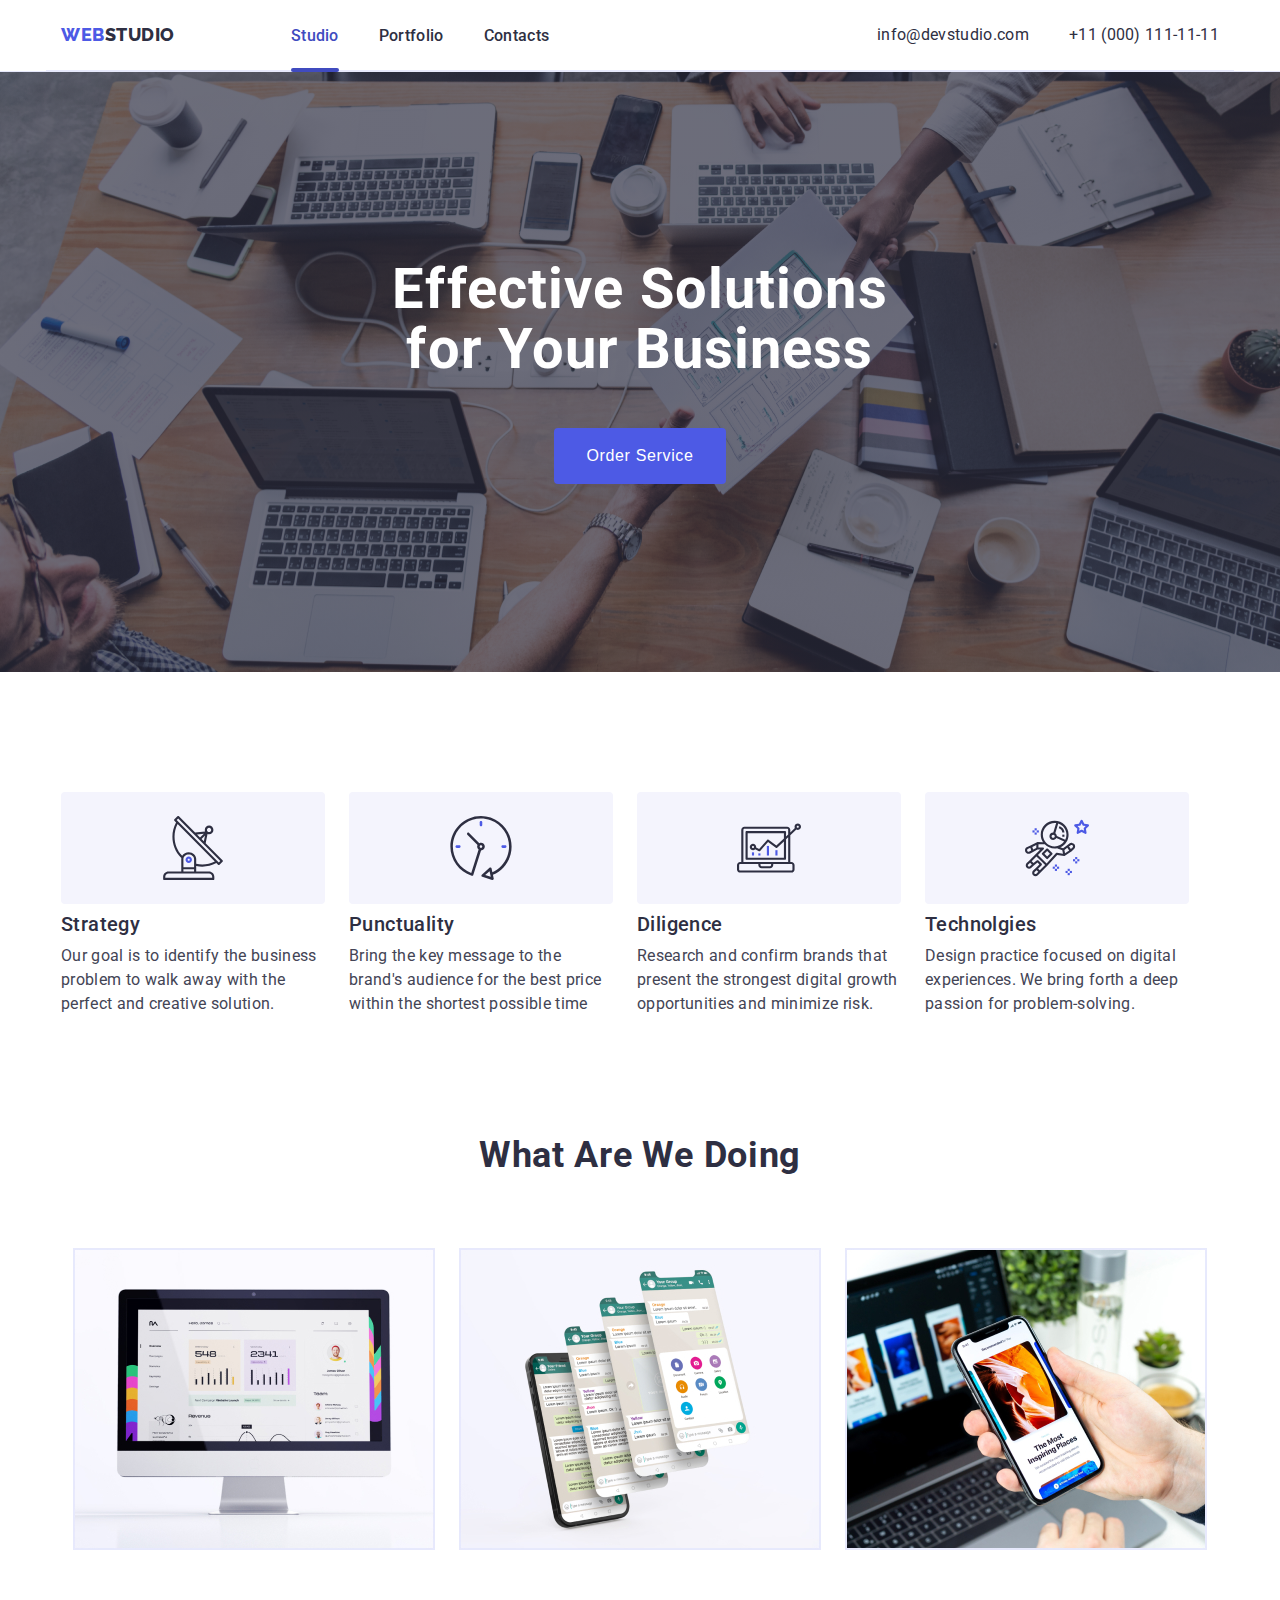
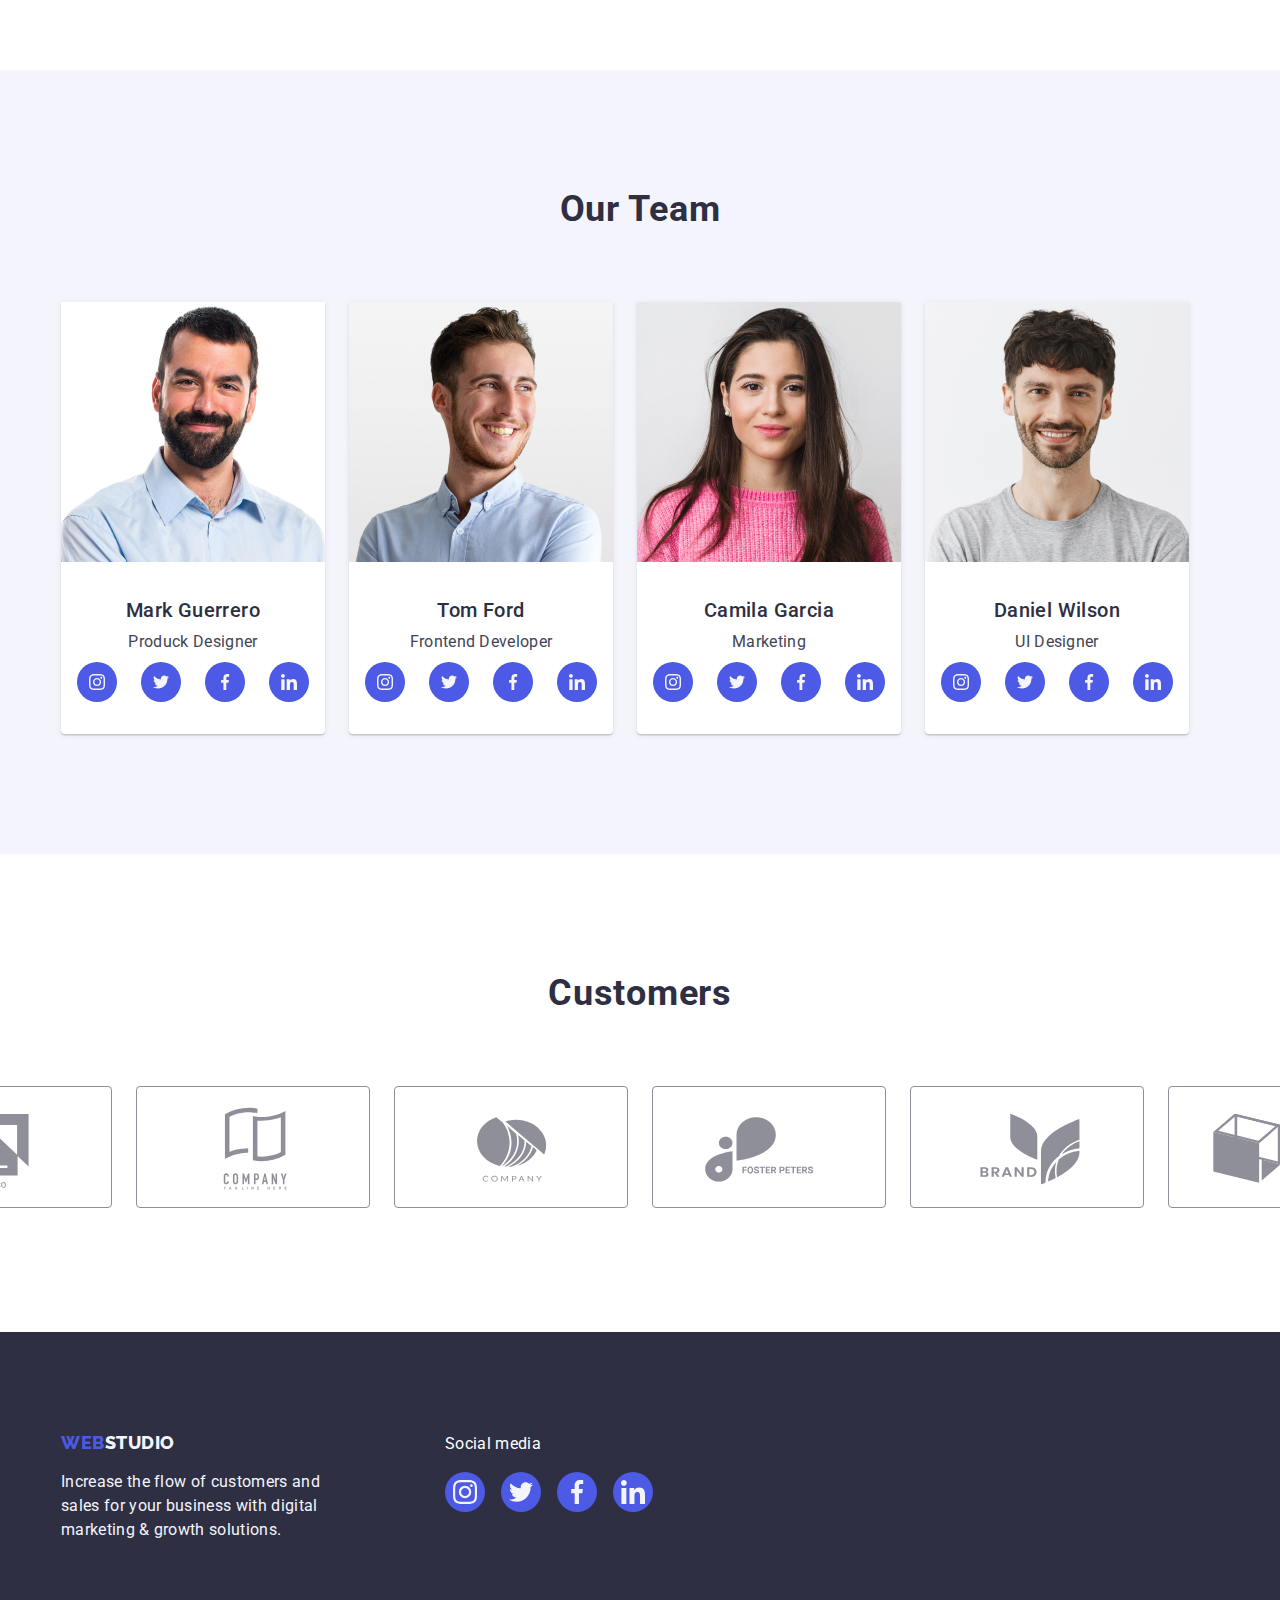
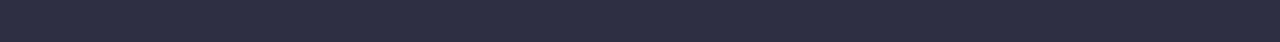
==== index.html @ 6f582837 "Initial commit" ====
<!DOCTYPE html>
<html lang="en">
  <head>
    <meta charset="UTF-8" />
    <meta name="webstudio" content="Effective Solutions for Your Business" />
    <title>Studio</title>
    <link
      rel="stylesheet"
      href="https://cdnjs.cloudflare.com/ajax/libs/modern-normalize/2.0.0/modern-normalize.min.css"
      integrity="sha512-4xo8blKMVCiXpTaLzQSLSw3KFOVPWhm/TRtuPVc4WG6kUgjH6J03IBuG7JZPkcWMxJ5huwaBpOpnwYElP/m6wg=="
      crossorigin="anonymous"
      referrerpolicy="no-referrer"
    />
    <link rel="preconnect" href="https://fonts.googleapis.com" />
    <link rel="preconnect" href="https://fonts.gstatic.com" crossorigin />
    <link
      href="https://fonts.googleapis.com/css2?family=Raleway:wght@800&family=Roboto:wght@400;500;700;900&display=swap"
      rel="stylesheet"
    />

    <link rel="stylesheet" href="./css/styles.css" />
  </head>
  <body>
    <header class="header">
      <div class="container header">
        <nav class="navi">
          <a class="navi-logo" href="./index.html"
            >Web<span class="logo-studio">Studio</span></a
          >

          <ul class="navi-link">
            <li class="current">
              <a class="current current-link" href="index.html"> Studio</a>
            </li>
            <li>
              <a class="link" href="portfolio.html">Portfolio</a>
            </li>
            <li><a class="link" href="">Contacts</a></li>
          </ul>
        </nav>
        <div class="contacts">
          <ul class="contacts-links">
            <li>
              <a class="link" href="mailto:info@devstudio.com"
                >info@devstudio.com</a
              >
            </li>
            <li>
              <a class="link" href="tel:+11(000)1111111">+11 (000) 111-11-11</a>
            </li>
          </ul>
        </div>
      </div>
    </header>
    <main>
      <section class="hero">
        <div class="container">
          <h1 class="hero-text">Effective Solutions for Your Business</h1>
          <button type="button" class="servis-button" data-modal-open>
            Order Service
          </button>
        </div>
      </section>
      <section class="feature-list">
        <div class="container">
          <ul>
            <li class="feature-item">
              <div class="feature-icons">
                <svg class="feature-icons-item">
                  <use href="./images/icons.svg#icon-antenna-1"></use>
                </svg>
              </div>
              <h3>Strategy</h3>
              <p>
                Our goal is to identify the business problem to walk away with
                the perfect and creative solution.
              </p>
            </li>
            <li class="feature-item">
              <div class="feature-icons">
                <svg class="feature-icons-item">
                  <use href="./images/icons.svg#icon-clock-1"></use>
                </svg>
              </div>
              <h3>Punctuality</h3>
              <p>
                Bring the key message to the brand's audience for the best price
                within the shortest possible time
              </p>
            </li>
            <li class="feature-item">
              <div class="feature-icons">
                <svg class="feature-icons-item">
                  <use href="./images/icons.svg#icon-diagram-1"></use>
                </svg>
              </div>

              <h3>Diligence</h3>
              <p>
                Research and confirm brands that present the strongest digital
                growth opportunities and minimize risk.
              </p>
            </li>
            <li class="feature-item">
              <div class="feature-icons">
                <svg class="feature-icons-item">
                  <use href="./images/icons.svg#icon-astronaut-1"></use>
                </svg>
              </div>
              <h3>Technolgies</h3>
              <p>
                Design practice focused on digital experiences. We bring forth a
                deep passion for problem-solving.
              </p>
            </li>
          </ul>
        </div>
      </section>
      <section class="doing">
        <div class="container">
          <h2 class="doing-header">What Are We Doing</h2>
          <ul class="doing-section">
            <li>
              <img
                src="images/photo1.jpg"
                alt="computer with graphs on the monitor"
                width="360"
                height="300"
              />
            </li>
            <li>
              <img
                src="images/photo2.jpg"
                alt="smartphone screens"
                width="360"
                height="300"
              />
            </li>
            <li>
              <img
                src="images/photo3.jpg"
                alt="smartphone held in hand and computer in the background"
                width="360"
                height="300"
              />
            </li>
          </ul>
        </div>
      </section>
      <section class="team">
        <div class="container">
          <h2 class="team-header">Our Team</h2>

          <ul class="team-item">
            <li class="team-item-box">
              <img
                src="images/person1.jpg"
                alt="man with a beard in a collared shirt"
                width="264"
                height="260"
              />
              <div class="team-item-name">
                <h3>Mark Guerrero</h3>
                <p>Produck Designer</p>
                <ul class="sm-team-links">
                  <li>
                    <div class="team-sm">
                      <a href="#">
                        <svg class="team-sm-item">
                          <use
                            href="./images/icons.svg#icon-instagram-2-1"
                          ></use>
                        </svg>
                      </a>
                    </div>
                  </li>

                  <li>
                    <div class="team-sm">
                      <a href="#">
                        <svg class="team-sm-item">
                          <use href="./images/icons.svg#icon-twitter-1"></use>
                        </svg>
                      </a>
                    </div>
                  </li>

                  <li>
                    <div class="team-sm">
                      <a href="#">
                        <svg class="team-sm-item">
                          <use href="./images/icons.svg#icon-facebook-1"></use>
                        </svg>
                      </a>
                    </div>
                  </li>

                  <li>
                    <div class="team-sm">
                      <a href="#">
                        <svg class="team-sm-item">
                          <use href="./images/icons.svg#icon-linkedin-1"></use>
                        </svg>
                      </a>
                    </div>
                  </li>
                </ul>
              </div>
            </li>
            <li class="team-item-box">
              <img
                src="images/person2.jpg"
                alt="man in a collared shirt"
                width="264"
                height="260"
              />
              <div class="team-item-name">
                <h3>Tom Ford</h3>
                <p>Frontend Developer</p>
                <ul class="sm-team-links">
                  <li>
                    <div class="team-sm">
                      <a href="#">
                        <svg class="team-sm-item">
                          <use
                            href="./images/icons.svg#icon-instagram-2-1"
                          ></use>
                        </svg>
                      </a>
                    </div>
                  </li>

                  <li>
                    <div class="team-sm">
                      <a href="#">
                        <svg class="team-sm-item">
                          <use href="./images/icons.svg#icon-twitter-1"></use>
                        </svg>
                      </a>
                    </div>
                  </li>

                  <li>
                    <div class="team-sm">
                      <a href="#">
                        <svg class="team-sm-item">
                          <use href="./images/icons.svg#icon-facebook-1"></use>
                        </svg>
                      </a>
                    </div>
                  </li>

                  <li>
                    <div class="team-sm">
                      <a href="#">
                        <svg class="team-sm-item">
                          <use href="./images/icons.svg#icon-linkedin-1"></use>
                        </svg>
                      </a>
                    </div>
                  </li>
                </ul>
              </div>
            </li>
            <li class="team-item-box">
              <img
                src="images/person3.jpg"
                alt="woman with long hair in a pink sweater"
                width="264"
                height="260"
              />
              <div class="team-item-name">
                <h3>Camila Garcia</h3>
                <p>Marketing</p>
                <ul class="sm-team-links">
                  <li>
                    <div class="team-sm">
                      <a href="#">
                        <svg class="team-sm-item">
                          <use
                            href="./images/icons.svg#icon-instagram-2-1"
                          ></use>
                        </svg>
                      </a>
                    </div>
                  </li>

                  <li>
                    <div class="team-sm">
                      <a href="#">
                        <svg class="team-sm-item">
                          <use href="./images/icons.svg#icon-twitter-1"></use>
                        </svg>
                      </a>
                    </div>
                  </li>

                  <li>
                    <div class="team-sm">
                      <a href="#">
                        <svg class="team-sm-item">
                          <use href="./images/icons.svg#icon-facebook-1"></use>
                        </svg>
                      </a>
                    </div>
                  </li>

                  <li>
                    <div class="team-sm">
                      <a href="#">
                        <svg class="team-sm-item">
                          <use href="./images/icons.svg#icon-linkedin-1"></use>
                        </svg>
                      </a>
                    </div>
                  </li>
                </ul>
              </div>
            </li>
            <li class="team-item-box">
              <img
                src="images/person4.jpg"
                alt="man with a beard in a t-shirt"
                width="264"
                height="260"
              />
              <div class="team-item-name">
                <h3>Daniel Wilson</h3>
                <p>UI Designer</p>
                <ul class="sm-team-links">
                  <li>
                    <div class="team-sm">
                      <a href="#">
                        <svg class="team-sm-item">
                          <use
                            href="./images/icons.svg#icon-instagram-2-1"
                          ></use>
                        </svg>
                      </a>
                    </div>
                  </li>

                  <li>
                    <div class="team-sm">
                      <a href="#">
                        <svg class="team-sm-item">
                          <use href="./images/icons.svg#icon-twitter-1"></use>
                        </svg>
                      </a>
                    </div>
                  </li>

                  <li>
                    <div class="team-sm">
                      <a href="#">
                        <svg class="team-sm-item">
                          <use href="./images/icons.svg#icon-facebook-1"></use>
                        </svg>
                      </a>
                    </div>
                  </li>

                  <li>
                    <div class="team-sm">
                      <a href="#">
                        <svg class="team-sm-item">
                          <use href="./images/icons.svg#icon-linkedin-1"></use>
                        </svg>
                      </a>
                    </div>
                  </li>
                </ul>
              </div>
            </li>
          </ul>
        </div>
      </section>
      <section>
        <div class="container">
          <h2>Customers</h2>
          <ul class="customers">
            <li>
              <a href="#">
                <svg class="customers-icons">
                  <use href="./images/icons.svg#icon-Logo"></use>
                </svg>
              </a>
            </li>
            <li>
              <a href="#">
                <svg class="customers-icons">
                  <use href="./images/icons.svg#icon-Logo-1"></use>
                </svg>
              </a>
            </li>
            <li>
              <a href="#">
                <svg class="customers-icons">
                  <use href="./images/icons.svg#icon-Logo-2"></use>
                </svg>
              </a>
            </li>
            <li>
              <a href="#">
                <svg class="customers-icons">
                  <use href="./images/icons.svg#icon-Logo-3"></use>
                </svg>
              </a>
            </li>
            <li>
              <a href="#">
                <svg class="customers-icons">
                  <use href="./images/icons.svg#icon-Logo-4"></use>
                </svg>
              </a>
            </li>
            <li>
              <a href="#">
                <svg class="customers-icons">
                  <use href="./images/icons.svg#icon-Logo-5"></use>
                </svg>
              </a>
            </li>
          </ul>
        </div>
      </section>
    </main>
    <footer class="footer-class footer-list">
      <div class="container logo-footer">
        <ul>
          <li class="footer-item">
            <a class="navi-logo" href="">
              WEB<span class="logo-studio-footer">STUDIO</span>
            </a>
            <p class="footer-text">
              Increase the flow of customers and sales for your business with
              digital marketing & growth solutions.
            </p>
          </li>
          <li>
            <div class="footer-sm">
              <p class="sm-text">Social media</p>
              <ul class="sm">
                <li>
                  <div class="sm-icons">
                    <a href="#">
                      <svg class="sm-icons-item">
                        <use href="./images/icons.svg#icon-instagram-2-1"></use>
                      </svg>
                    </a>
                  </div>
                </li>

                <li>
                  <div class="sm-icons">
                    <a href="#">
                      <svg class="sm-icons-item">
                        <use href="./images/icons.svg#icon-twitter-1"></use>
                      </svg>
                    </a>
                  </div>
                </li>

                <li>
                  <div class="sm-icons">
                    <a href="#">
                      <svg class="sm-icons-item">
                        <use href="./images/icons.svg#icon-facebook-1"></use>
                      </svg>
                    </a>
                  </div>
                </li>

                <li>
                  <div class="sm-icons">
                    <a href="#">
                      <svg class="sm-icons-item">
                        <use href="./images/icons.svg#icon-linkedin-1"></use>
                      </svg>
                    </a>
                  </div>
                </li>
              </ul>
            </div>
          </li>
        </ul>
      </div>
    </footer>
    <div class="backdrop is-hidden" data-modal>
      <div class="modal">
        <button class="button-close" data-modal-close>
          <svg width="8px" height="8px">
            <use href="./images/icons.svg#icon-close-black"></use>
          </svg>
        </button>
      </div>
    </div>

    <script src="./js/modal.js"></script>
  </body>
</html>
---- css/styles.css ----
:root {
  --navy-blue: #2e2f42;
  --iris: #4d5ae5;
  --slate: #434455;
  --cloud: #f4f4fd;
  --cornflower: #e7e9fc;
  --ocean: #404bbf;
  --white: #ffffff;
  --green: #31d0aa;
  --navyblue-modal: #2e2f42;
  --tr-function: cubic-bezier(0.4, 0, 0.2, 1);
  --tr-duration: 250ms;
  --transition: var(--tr-function) var(--tr-duration);
}
html {
  overflow: auto;
  box-sizing: border-box;
  max-width: 1440px;
  margin: auto;
}
* {
  margin: 0;
  padding: 0;
}
section {
  padding-top: 120px;
  padding-bottom: 120px;
}
ul {
  list-style-type: none;
}
.container {
  width: 1158px;
  margin: 0 auto;
  padding: 0 15px;
}

body {
  font-family: "Roboto", sans-serif;
  color: var(--navy-blue, #2e2f42);
  background-color: var(--white, #ffffff);
  font-size: 16px;
}
/* nagłówek */
.header {
  display: flex;
  justify-content: space-between;
  align-items: center;
  margin-bottom: 0;
  border-bottom: 1px solid var(--cornflower, #e7e9fc);
}
.navi-logo {
  margin-right: 76px;
  font-family: "Raleway", sans-serif;
  font-weight: 800;
  font-size: 18px;
  line-height: 1.17;
  font-weight: 800px;
  letter-spacing: 0.54px;
  text-transform: uppercase;
  color: var(--iris);
  text-decoration: none;
}
.logo-studio {
  color: var(--navy-blue, #2e2f42);
}
.link,
.current,
.current-portfolio {
  font-size: 16px;
  line-height: 1.5;
  text-decoration: none;
  color: var(--navy-blue);
  letter-spacing: 0.02em;
  transition-property: color;
  position: relative;
  display: block;
}

.contacts-links {
  display: flex;
  justify-content: flex-end;
  gap: 40px;
  font-style: normal;
}
.navi-link {
  display: flex;
  padding: 24px 0;
  gap: 40px;
  font-weight: 500;
  line-height: 1.5;
  margin-bottom: -2px;
}
.current {
  position: relative;
}
.current ::after {
  display: block;
  position: absolute;
  content: "";
  border-radius: 2px;
  width: 48px;
  height: 4px;
  top: 44px;
  background: var(--ocean, #404bbf);
  background-color: var(--ocean);
}

.current-link {
  color: var(--ocean, #404bbf);
}
.current-portfolio {
  position: relative;
}
.current-portfolio ::after {
  display: block;
  position: absolute;
  content: "";
  border-radius: 2px;
  width: 66px;
  height: 4px;
  top: 44px;
  background-color: var(--ocean);
}
.navi {
  display: flex;
  align-items: center;
  gap: 40px;
}
.contacts {
  color: var(--slate);
  font-weight: 400;
  display: block;
}
.contacts:hover,
.contacts:focus {
  color: var(--ocean);
  transition: color var(--transition), background-color var(--transition),
    box-shadow var(--transition);
}

/***********do weryfikacj *************/

.navi-link a:hover,
.navi-link a:focus {
  color: var(--ocean, #404bbf);
  transition: color var(--transition), background-color var(--transition),
    box-shadow var(--transition);
}

.navi-left li {
  display: inline-flex;
  align-items: flex-start;
  gap: 40px;
  padding-right: 40px;
}

/*.current {
  display: flex;
  width: 48px;
  flex-direction: column;
  justify-content: center;
  align-items: flex-start;
}*/

.current-link-portfolio {
  position: relative;
}
.current-link-portfolio ::after {
  content: "";
  position: absolute;
  top: 20px;
  width: 66px;
  height: 4px;
  border-radius: 2px;
  background: var(--ocean, #404bbf);
  margin-bottom: 0;
}

.contacts-links a:hover,
.contacts-links a:focus {
  color: var(--ocean, #404bbf);
  transition: color var(--transition), background-color var(--transition),
    box-shadow var(--transition);
}
/* studio - sekcja główna */
.hero {
  max-width: 1440px;
  background-color: var(--navy-blue, #2e2f42);
  background-image: linear-gradient(
      to bottom,
      var(--grey, rgba(46, 47, 66, 0.7)),
      var(--grey, rgba(46, 47, 66, 0.7))
    ),
    url(../images/hero.jpg);
  text-align: center;
}

.hero-text {
  width: 496px;
  padding-top: 188px;
  margin: auto;
  font-size: 56px;
  color: var(--white, #ffffff);
  font-weight: 700;
  line-height: 1.07;
  letter-spacing: 1.12px;
  padding-bottom: 48px;
  margin-top: -120px;
}
.servis-button {
  display: inline-flex;
  padding: 16px 32px;
  align-items: flex-start;
  gap: 10px;
  border-radius: 4px;
  border: 4px;
  color: var(--white, #ffffff);
  font-size: 16px;
  font-weight: 500;
  line-height: 1.5;
  margin-bottom: 68px;
  letter-spacing: 0.64px;
  background: var(--iris, #4d5ae5);
  box-shadow: 0px 4px 4px 0px rgba(0, 0, 0, 0, 0.15);
}
.servis-button:hover,
.servis-button:focus {
  background: var(--ocean, #404bbf);
  transition: color var(--transition), background-color var(--transition),
    box-shadow var(--transition);
}
button:hover {
  cursor: pointer;
}

/* studio - sekcja pierwsza */
h3 {
  color: var(--navy-blue, #2e2f42);
  font-size: 20px;
  font-weight: 500;
  line-height: 1.2;
  letter-spacing: 0.4px;
  padding-bottom: 8px;
}
.feature-list ul {
  display: inline-flex;
  justify-content: center;
  flex-shrink: 0;
  gap: 24px;
}
.feature-item {
  display: block;
  width: 264px;
  flex-direction: column;
  align-items: flex-start;
}
.feature-icons {
  width: 264px;
  height: 112px;
  border-radius: 4px;
  background: var(--cloud, #f4f4fd);
  margin-bottom: 8px;
}
.feature-icons-item {
  width: 64px;
  height: 64px;
  margin: 24px 100px;
}
/* studio - sekcja What Are We Doing */
h2 {
  color: var(--navy-blue, #2e2f42);
  text-align: center;
  font-size: 36px;
  font-weight: 700;
  line-height: 1.11;
  letter-spacing: 0.72px;
  text-transform: capitalize;
}
.doing-section li {
  display: inline-flex;
  flex-direction: column;
  align-items: flex-start;
  border: 1px solid var(--cornflower, #e7e9fc);
  background: url(<path-to-image>),
    lightgray -72.845px -19px / 144.444% 112.667% no-repeat;
}
.doing {
  padding-top: 0;
}

.doing-header {
  padding-bottom: 72px;
}
.doing-section {
  display: flex;
  justify-content: center;
  gap: 24px;
}
/* studio - sekcja Our Team */
.team {
  background-color: var(--cloud, #f4f4fd);
}
.team-header {
  padding-bottom: 72px;
}
.team-item-box {
  background-color: var(--white, #ffffff);
  border-radius: 0px 0px 4px 4px;
  box-shadow: 0px 2px 1px 0px rgba(46, 47, 66, 0.08),
    0px 1px 1px 0px rgba(46, 47, 66, 0.16),
    0px 1px 6px 0px rgba(46, 47, 66, 0.08);
}
.team-item {
  display: inline-flex;
  justify-content: center;
  flex-shrink: 0;
  gap: 24px;
}

.team-item-name {
  padding-top: 32px;
  padding-bottom: 32px;
  text-align: center;
  gap: 8px;
}
p {
  color: var(--slate, #434455);
  line-height: 1.5;
  letter-spacing: 0.32px;
}
.sm-team-links {
  margin-top: 8px;
  display: flex;
  justify-content: center;
  align-items: center;
  gap: 24px;
}

.team-sm {
  background-color: var(--iris);
  border-radius: 50%;
  width: 40px;
  height: 40px;
  flex-shrink: 0;
}
.team-sm-item {
  margin: 12px;
  width: 16px;
  height: 16px;
}
.team-sm:hover,
.team-sm:focus {
  background-color: var(--ocean, #404bbf);
  transition: color var(--transition), background-color var(--transition),
    box-shadow var(--transition);
}
.team-sm:hover {
  cursor: pointer;
}

/* studio - sekcja Customers */
.customers {
  padding-top: 72px;
  display: flex;
  justify-content: center;
  align-items: flex-start;
  gap: 24px;
}

.customers-icons {
  fill: #8e8f99;
  width: 168px;
  height: 88px;
  flex-shrink: 0;
  padding: 16px 32px;
  border-radius: 4px;
  border: 1px solid var(--lightslate, #8e8f99);
}

.customers-icons:focus,
.customers-icons:hover {
  border-color: var(--ocean);
  fill: var(--ocean);
  transition: color var(--transition), background-color var(--transition),
    box-shadow var(--transition);
}

.customers-icons:hover {
  cursor: pointer;
}

/* Stopka */
.footer-class {
  background-color: var(--navy-blue, #2e2f42);
}
.logo-footer {
  padding-top: 100px;
  justify-content: left;
}
.logo-studio-footer {
  color: var(--cloud, #f4f4fd);
  font-family: Raleway;
  font-size: 18px;
  font-weight: 800;
  line-height: 1.16;
  letter-spacing: 0.54px;
  text-transform: uppercase;
}
.footer-text {
  color: var(--cloud, #f4f4fd);
  font-size: 16px;
  line-height: 1.5;
  letter-spacing: 0.32px;
  width: 264px;
  margin: 0;
  padding-top: 16px;
  padding-bottom: 100px;
}

.link-footer {
  text-decoration: none;
}
.footer-list ul {
  display: inline-flex;
  justify-content: center;
  flex-shrink: 0;
}
.footer-sm {
  padding-left: 120px;
  display: block;
  flex-direction: column;
}
.sm-text {
  color: var(--white, #fff);
  font-size: 16px;
  line-height: 1.5;
  letter-spacing: 0.32px;
  margin-top: 100;
  padding-bottom: 16px;
}
.sm {
  display: inline-flex;
  align-items: flex-start;
  gap: 16px;
}

.sm-icons {
  background-color: var(--iris);
  border-radius: 50%;
  width: 40px;
  height: 40px;
}
.sm-icons-item {
  margin: 8px;
  width: 24px;
  height: 24px;
}

.sm-icons:focus,
.sm-icons:hover {
  background-color: var(--green, #31d0aa);
  transition: color var(--transition), background-color var(--transition),
    box-shadow var(--transition);
}
.sm-icons:hover {
  cursor: pointer;
}

/* portfolio - sekcja nawigacji*/
.navi-button {
  display: flex;
  justify-content: center;
  align-items: flex-start;
  gap: 24px;
  padding-top: 96px;
  padding-bottom: 72px;
}
.navi-button button {
  display: flex;
  padding: 12px 24px;
  align-items: center;
  border-radius: 4px;
  border: none;
  color: var(--iris, #4d5ae5);
  line-height: 1.5;
  font-size: 16px;
  font-weight: 500;
  letter-spacing: 0.64px;
  background: var(--cloud, #f4f4fd);
}
.navi-button button:hover,
.navi-button button:focus {
  align-items: flex-start;
  border-radius: 4px;
  border: none;
  color: var(--white, #ffffff);
  background: var(--ocean, #404bbf);
  box-shadow: 0px 2px 2px 0px rgba(0, 0, 0, 0.12),
    0px 2px 1px 0px rgba(0, 0, 0, 0.08), 0px 3px 1px 0px rgba(0, 0, 0, 0.1);
  transition: color var(--transition), background-color var(--transition),
    box-shadow var(--transition);
}
.navi-button:hover {
  cursor: pointer;
}
/* portfolio - projekty */

.project-box {
  display: flex;
  justify-content: center;
  flex-direction: row;
  flex-wrap: wrap;
  column-gap: 24px;
  row-gap: 48px;
  margin-bottom: 120px;
}
.project {
  transition-property: box-shadow;
  transition-duration: 250ms;
  transition-timing-function: cubic-bezier(0.4, 0, 0.2, 1);
}
.project:hover {
  box-shadow: 0px 2px 1px 0px rgba(46, 47, 66, 0.08);

  box-shadow: 0px 1px 1px 0px rgba(46, 47, 66, 0.16);

  box-shadow: 0px 1px 6px 0px rgba(46, 47, 66, 0.08);
  transition: color var(--transition), background-color var(--transition),
    box-shadow var(--transition);
}
.project-photo {
  position: relative;
  overflow: hidden;
}
.overlay {
  background: var(--iris, #4d5ae5);
  position: absolute;
  translate: 0 110% 0;
  inset: 0;
  transition: translate 250ms;
}
.overlay-text {
  color: var(--cloud, #f4f4fd);
  font-family: Roboto;
  font-size: 16px;
  font-style: normal;
  font-weight: 400;
  line-height: 1.5;
  letter-spacing: 0.32px;
  padding: 40px 32px 164px;
}
.project-name {
  gap: 8px;
  padding: 32px 16px;
  border-top: 0;
  border-left: 1px solid var(--cornflower, #e7e9fc);
  border-bottom: 1px solid var(--cornflower, #e7e9fc);
  border-right: 1px solid var(--cornflower, #e7e9fc);
  background: var(--white, #fff);
}
.project-name:hover,
.project-name:focus {
  box-shadow: 0px 2px 1px 0px rgba(46, 47, 66, 0.08),
    0px 1px 1px 0px rgba(46, 47, 66, 0.16),
    0px 1px 6px 0px rgba(46, 47, 66, 0.08);
  transition: color var(--transition), background-color var(--transition),
    box-shadow var(--transition);
}
.project-name:hover {
  cursor: pointer;
}
.project-photo:hover .overlay {
  translate: 0;
}
.project-name:hover .overlay {
  translate: 0;
}

/* okno modalne */
.is-hidden {
  pointer-events: none;
  visibility: hidden;
  opacity: 0;
}

.backdrop {
  position: fixed;
  top: 0;
  left: 0;
  width: 100%;
  height: 100%;
  opacity: 1;
  background-color: rgba(46, 47, 66, 0.4);
}
.modal {
  position: absolute;
  top: 50%;
  left: 50%;
  transform: translate(-50%, -50%);
  width: 408px;
  height: 584px;
  border-radius: 4px;
  background: var(--dairy, #fcfcfc);
  box-shadow: 0px 2px 1px 0px rgba(0, 0, 0, 0.2),
    0px 1px 3px 0px rgba(0, 0, 0, 0.12), 0px 1px 1px 0px rgba(0, 0, 0, 0.14);
}
.button-close {
  background-color: var(--cornflower);
  position: absolute;
  top: 24px;
  right: 24px;
  width: 24px;
  height: 24px;
  border-radius: 50%;
  border: 1px solid rgba(0, 0, 0, 0.1);
  fill: var(--navy-blue);
  cursor: pointer;
}

.button-close:hover,
.button-close:focus {
  background-color: var(--ocean);
  fill: var(--white);

  transition: color var(--transition), background-color var(--transition),
    box-shadow var(--transition);
}
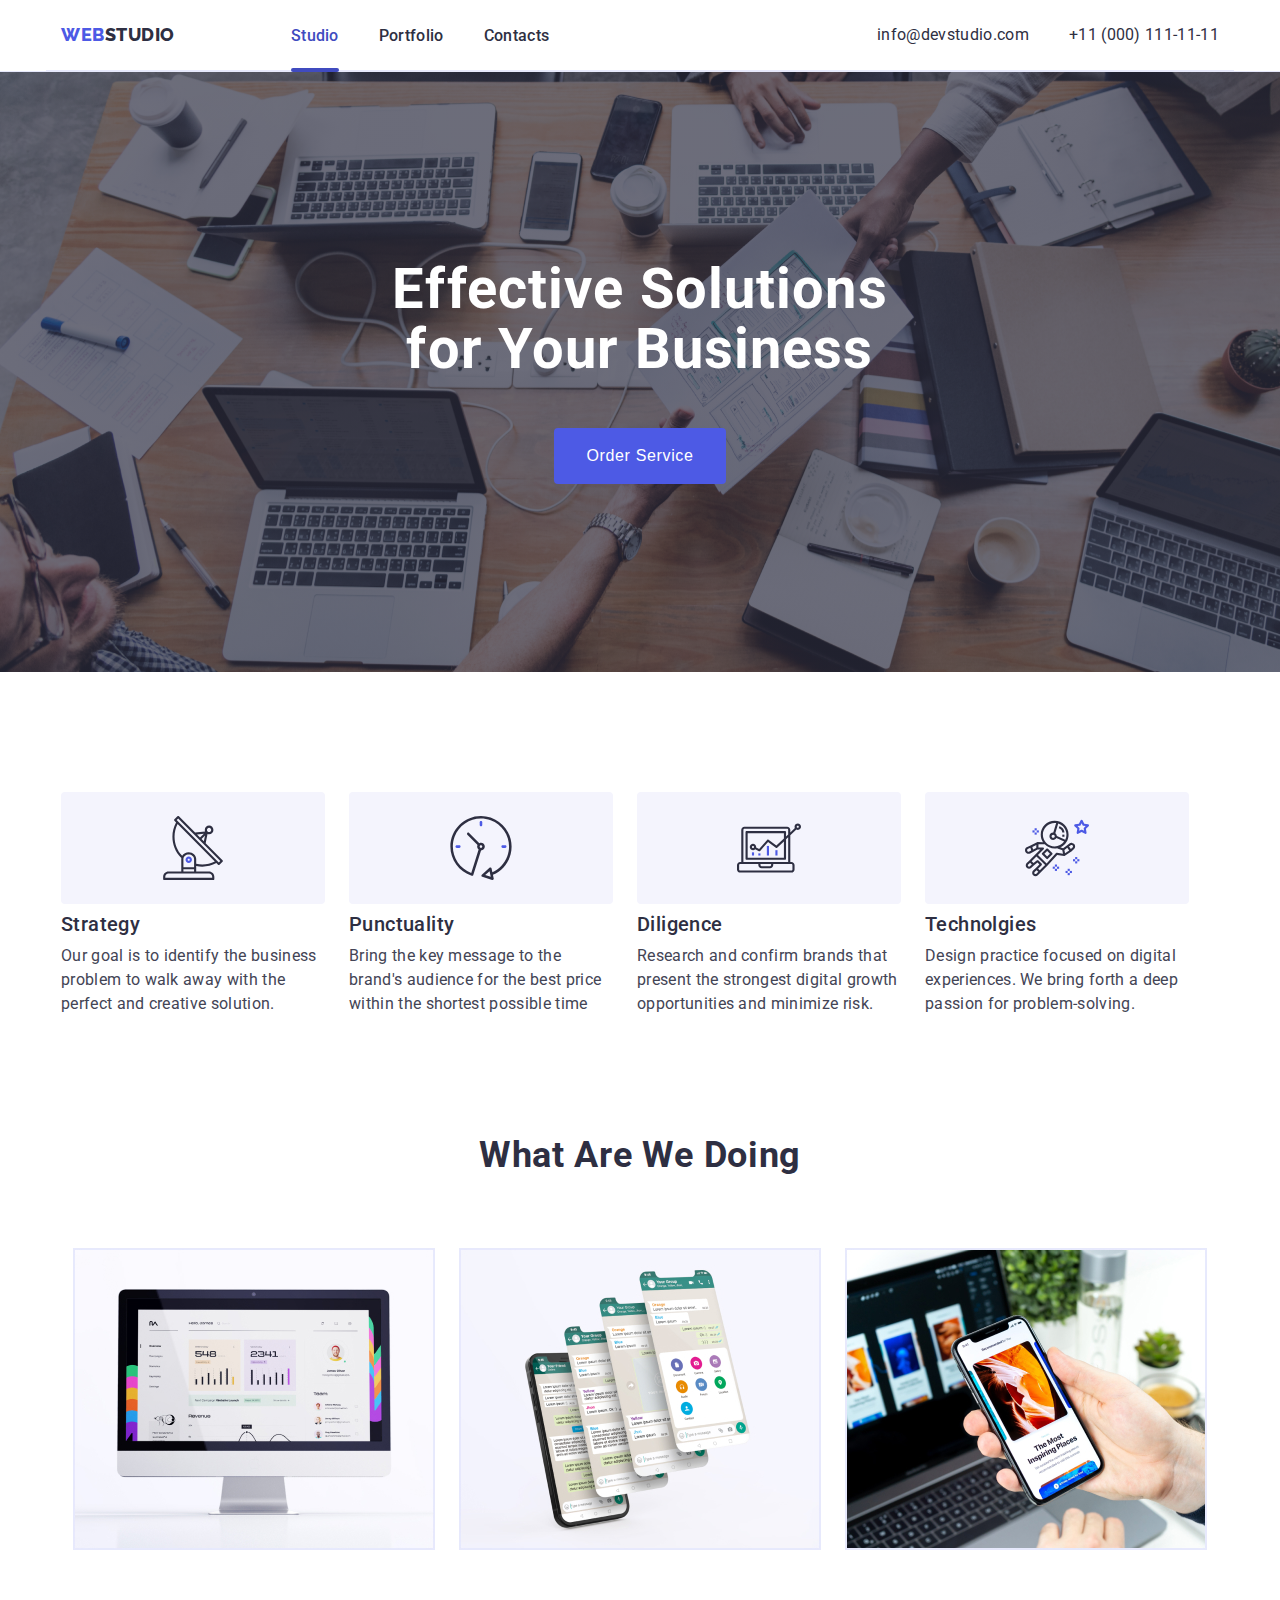
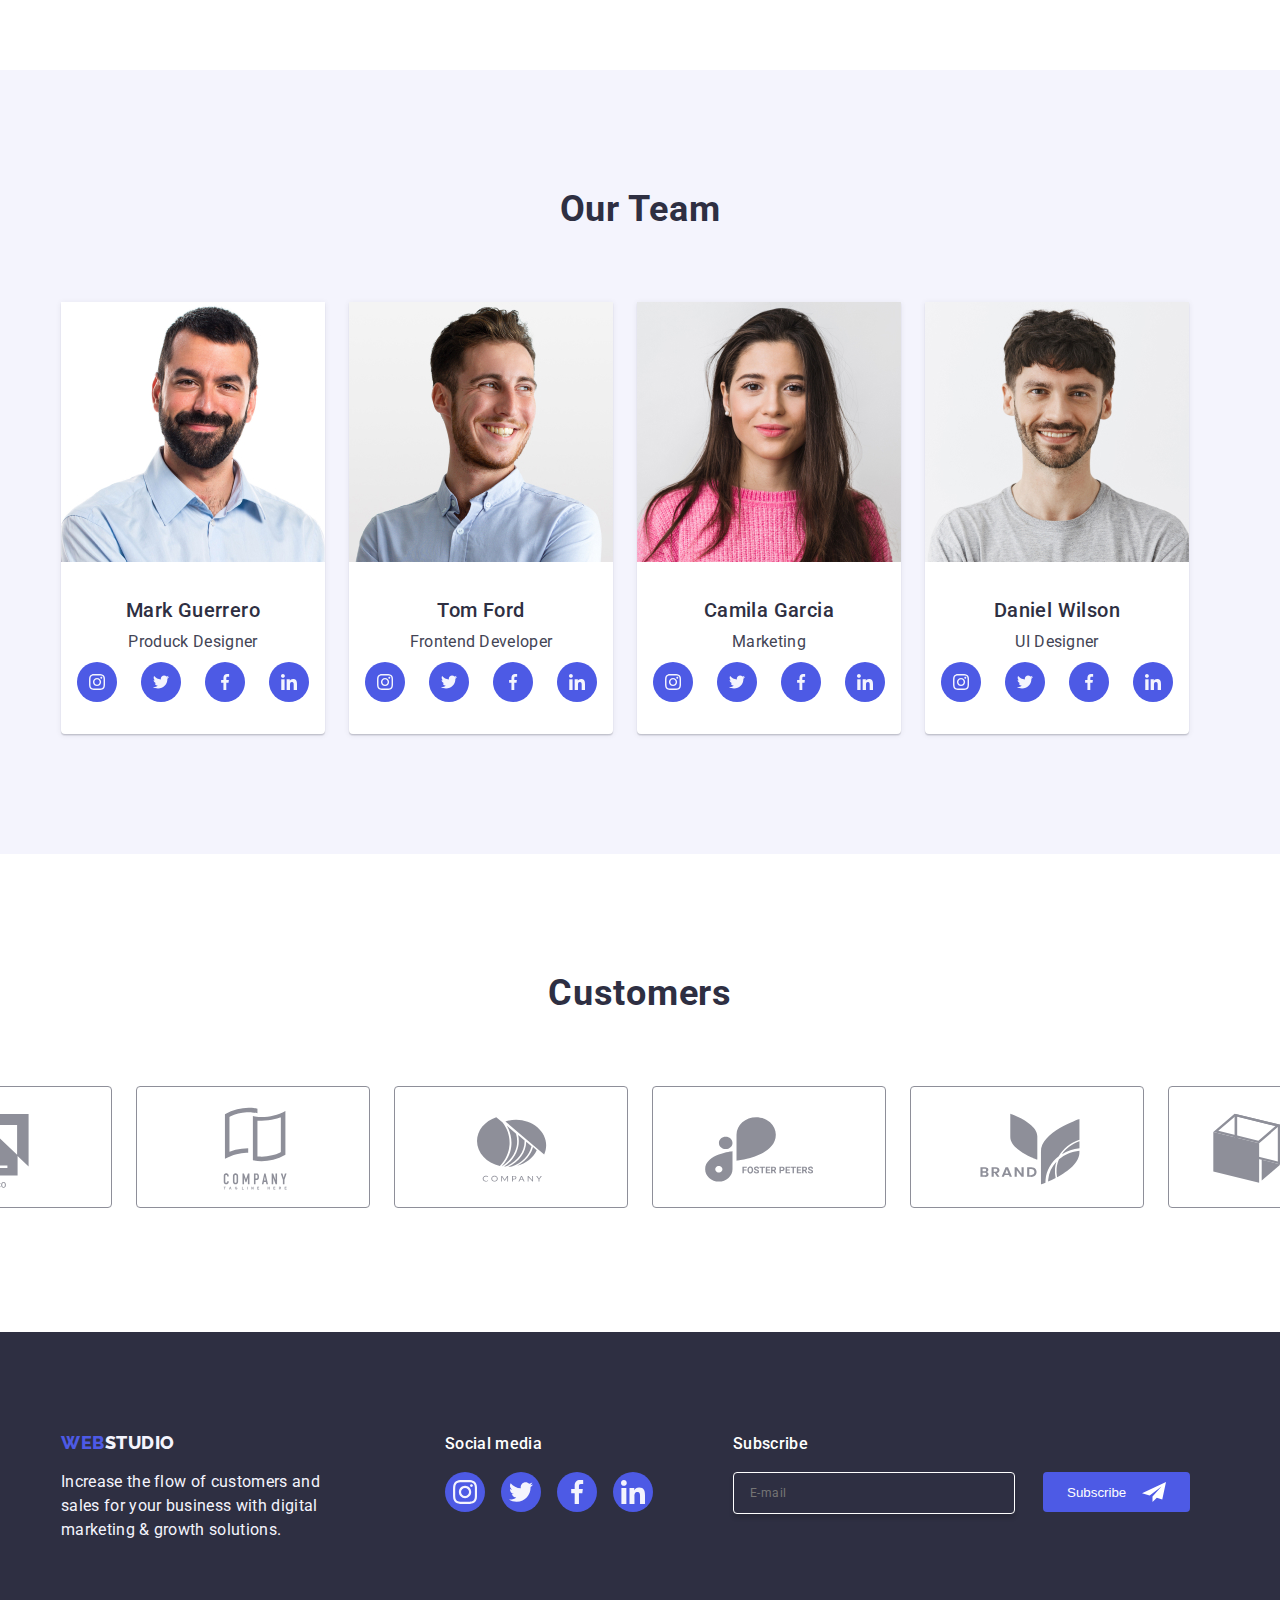
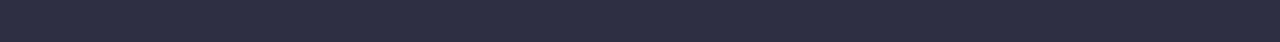
==== commit 830221a9: "update" ====
--- a/index.html
+++ b/index.html
@@ -483,6 +483,25 @@
               </ul>
             </div>
           </li>
+          <li class="form-box">
+            <form>
+              <label>
+                <p class="form-sub">Subscribe</p>
+                <input
+                  class="mail-box"
+                  type="email"
+                  placeholder="E-mail"
+                  required
+                />
+              </label>
+              <button class="button-sub" type="submit">
+                Subscribe
+                <svg class="icon-sub">
+                  <use href="./images/icons.svg#icon-Frame"></use>
+                </svg>
+              </button>
+            </form>
+          </li>
         </ul>
       </div>
     </footer>
--- a/css/styles.css
+++ b/css/styles.css
@@ -434,6 +434,8 @@
 .sm-text {
   color: var(--white, #fff);
   font-size: 16px;
+  font-weight: 500;
+
   line-height: 1.5;
   letter-spacing: 0.32px;
   margin-top: 100;
@@ -465,6 +467,55 @@
 }
 .sm-icons:hover {
   cursor: pointer;
+}
+.form-box {
+  margin-left: 80px;
+}
+
+.form-sub {
+  font-family: Roboto;
+  font-size: 16px;
+  font-style: normal;
+  font-weight: 500;
+  line-height: 1.5;
+  letter-spacing: 0.32px;
+  color: var(--white);
+  padding-bottom: 16px;
+}
+.mail-box {
+  width: 264px;
+
+  height: 40px;
+  flex-shrink: 0;
+  background: none;
+  border-radius: 4px;
+  margin-right: 24px;
+  border: 1px solid var(--white, #fff);
+  box-shadow: 0px 4px 4px 0px rgba(0, 0, 0, 0.15);
+  color: var(--white, #fff);
+  font-family: Roboto;
+  font-size: 12px;
+  font-style: normal;
+  font-weight: 400;
+  line-height: 2;
+  letter-spacing: 0.48px;
+  padding-left: 16px;
+}
+
+.button-sub {
+  display: inline-flex;
+  padding: 8px 24px;
+  justify-content: center;
+  align-items: center;
+  border-radius: 4px;
+  background: var(--iris, #4d5ae5);
+  border: none;
+  color: var(--white);
+  gap: 16px;
+}
+.icon-sub {
+  width: 24px;
+  height: 24px;
 }
 
 /* portfolio - sekcja nawigacji*/
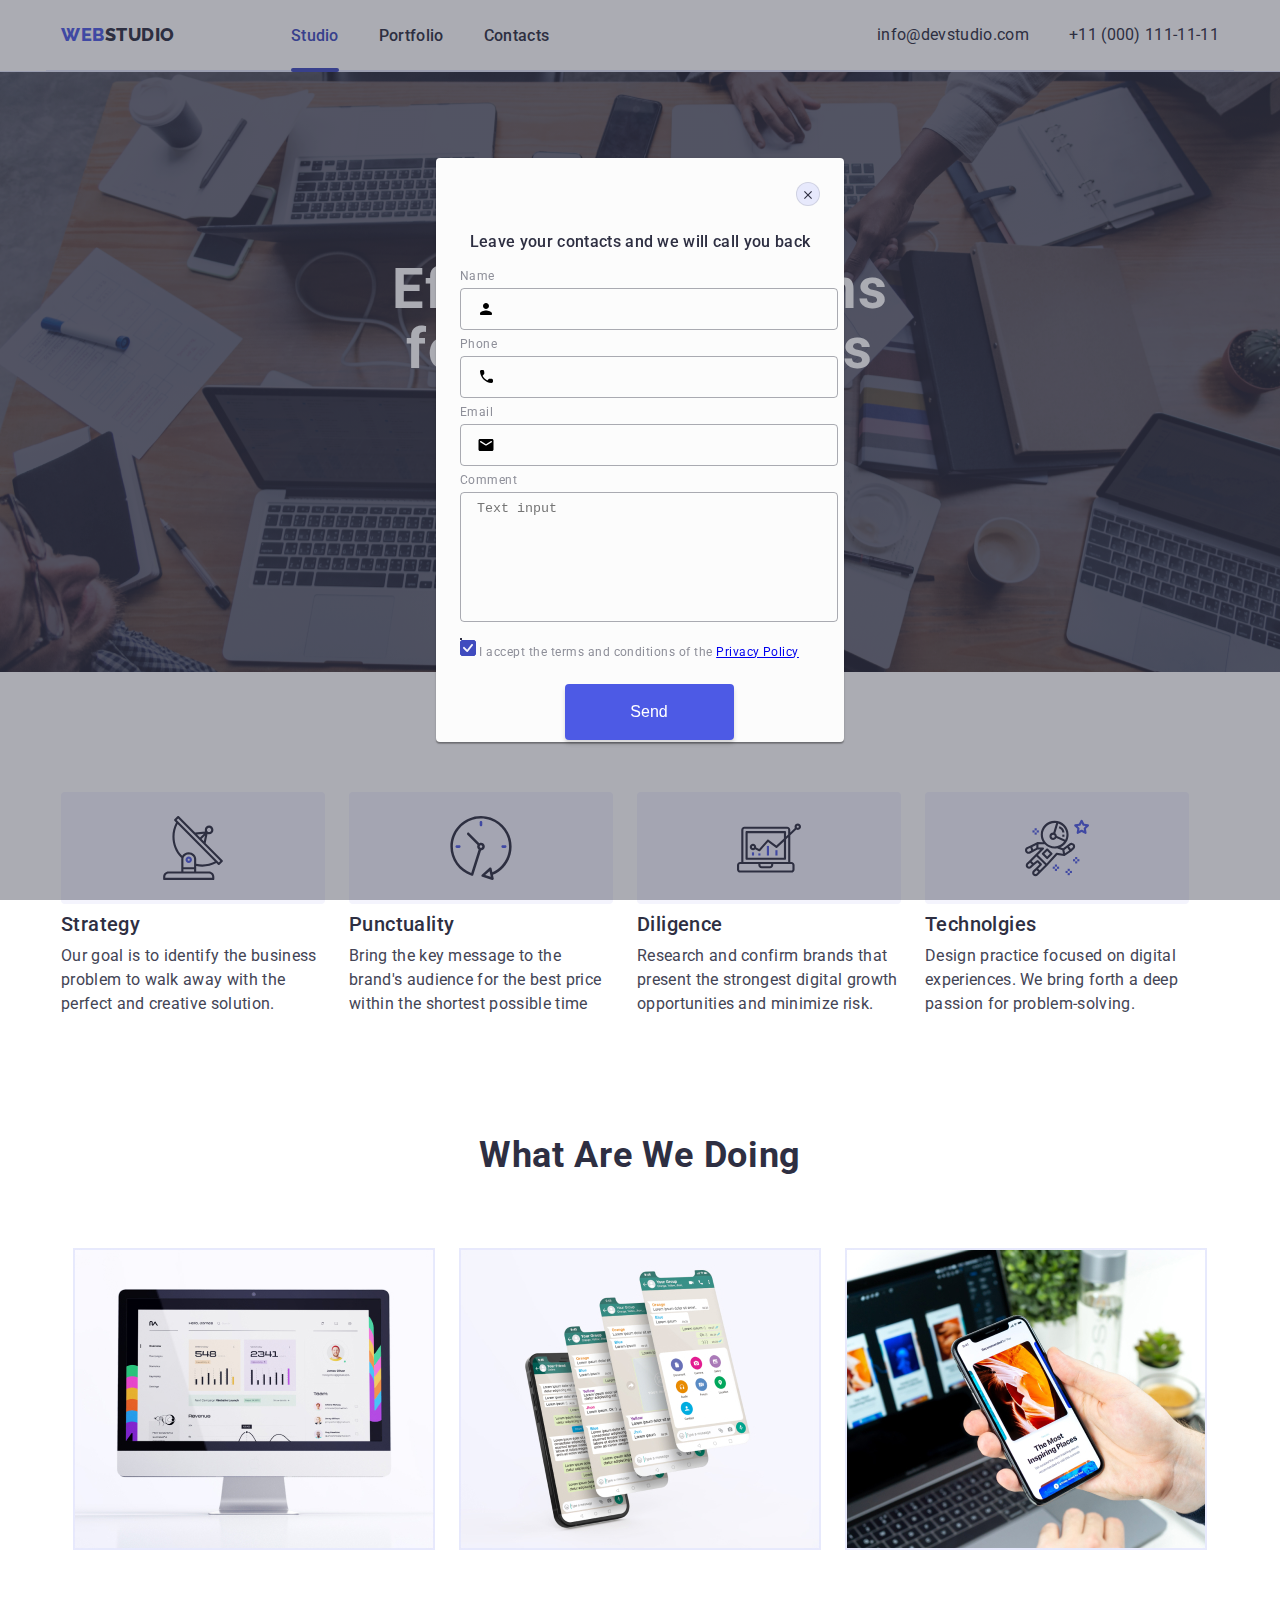
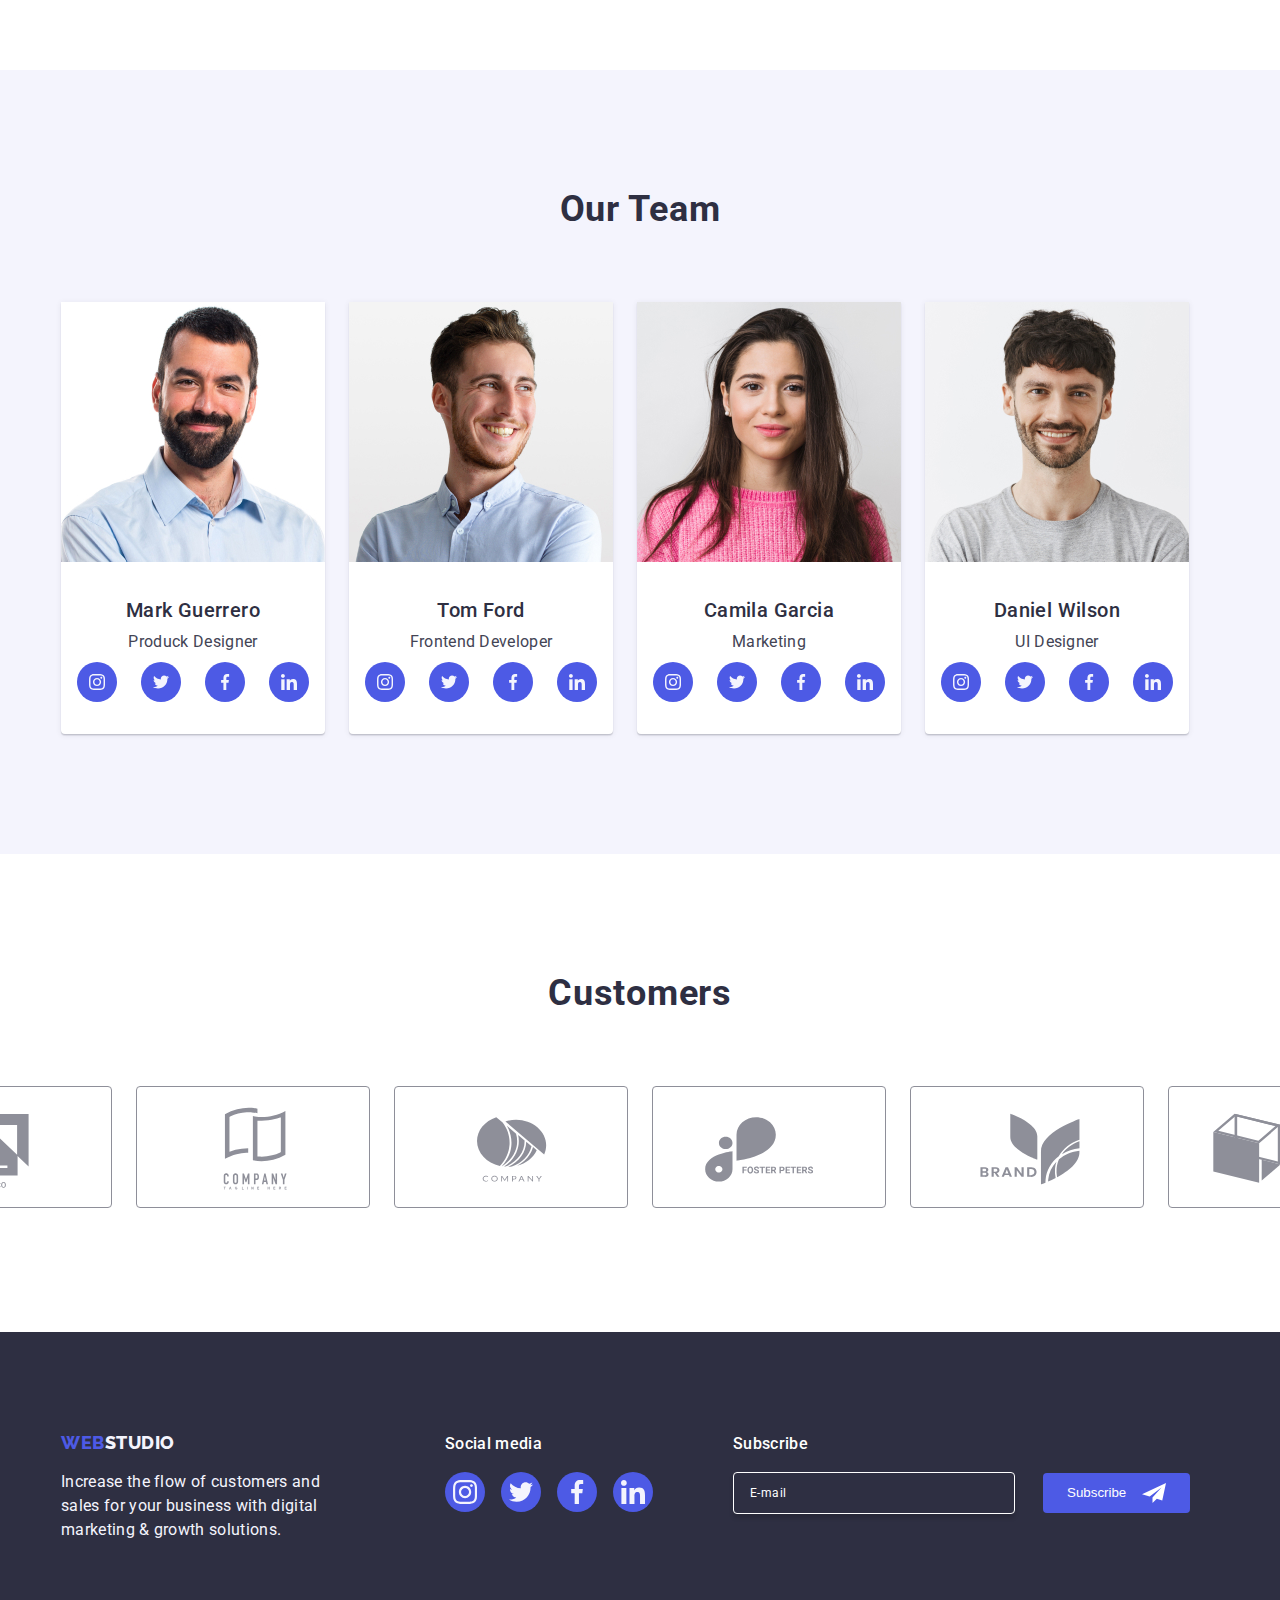
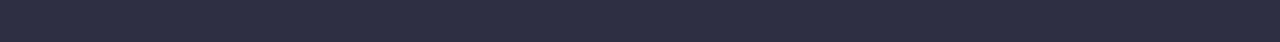
==== commit 6debf5de: "upadte" ====
--- a/index.html
+++ b/index.html
@@ -483,14 +483,16 @@
               </ul>
             </div>
           </li>
-          <li class="form-box">
-            <form>
-              <label>
+          <li>
+            <form class="form-box">
+              <label for="email">
                 <p class="form-sub">Subscribe</p>
                 <input
+                  id="email"
                   class="mail-box"
                   type="email"
                   placeholder="E-mail"
+                  name="email"
                   required
                 />
               </label>
@@ -505,13 +507,97 @@
         </ul>
       </div>
     </footer>
-    <div class="backdrop is-hidden" data-modal>
+    <div class="backdrop" data-modal>
       <div class="modal">
         <button class="button-close" data-modal-close>
           <svg width="8px" height="8px">
             <use href="./images/icons.svg#icon-close-black"></use>
           </svg>
         </button>
+        <form class="form-modal label-modal">
+          <p class="modal-text">
+            Leave your contacts and we will call you back
+          </p>
+          <label for="name"
+            >Name
+            <div class="input-wrapper">
+              <svg width="18px" height="24px">
+                <use href="./images/icons.svg#icon-person-black-18dp-1" />
+              </svg>
+
+              <input
+                class="box-input"
+                id="name"
+                type="text"
+                name="name"
+                required
+              />
+            </div>
+          </label>
+          <label for="phone"
+            >Phone
+            <div class="input-wrapper">
+              <svg width="18px" height="24px">
+                <use href="./images/icons.svg#icon-phone-black-18dp-1" />
+              </svg>
+
+              <input
+                class="box-input"
+                id="phone"
+                type="number"
+                name="phone"
+                required
+              />
+            </div>
+          </label>
+          <label for="email"
+            >Email
+            <div class="input-wrapper">
+              <svg width="18px" height="24px">
+                <use href="./images/icons.svg#icon-email-black-18dp-1" />
+              </svg>
+
+              <input
+                class="box-input"
+                id="email"
+                type="email"
+                name="email"
+                required
+              />
+            </div>
+          </label>
+          <label
+            >Comment<textarea
+              class="label-comment"
+              type="text"
+              name="comment"
+              placeholder="Text input"
+            ></textarea>
+          </label>
+
+          <label for="accept" class="privacy">
+            <div>
+              <input
+                class="checkbox-icon"
+                type="checkbox"
+                name="accept"
+                id="accept"
+                required
+              /><span>
+                <svg width="16px" height="16px">
+                  <use href="./images/icons.svg#icon-Property-1click" />
+                </svg>
+              </span>
+
+              I accept the terms and conditions of the
+              <a href="#">Privacy Policy</a>
+            </div>
+          </label>
+
+          <div class="button-sand">
+            <button class="button-modal" type="submit">Send</button>
+          </div>
+        </form>
       </div>
     </div>
 
--- a/css/styles.css
+++ b/css/styles.css
@@ -8,6 +8,7 @@
   --white: #ffffff;
   --green: #31d0aa;
   --navyblue-modal: #2e2f42;
+  --lightslate: #8e8f99;
   --tr-function: cubic-bezier(0.4, 0, 0.2, 1);
   --tr-duration: 250ms;
   --transition: var(--tr-function) var(--tr-duration);
@@ -139,8 +140,6 @@
     box-shadow var(--transition);
 }
 
-/***********do weryfikacj *************/
-
 .navi-link a:hover,
 .navi-link a:focus {
   color: var(--ocean, #404bbf);
@@ -154,14 +153,6 @@
   gap: 40px;
   padding-right: 40px;
 }
-
-/*.current {
-  display: flex;
-  width: 48px;
-  flex-direction: column;
-  justify-content: center;
-  align-items: flex-start;
-}*/
 
 .current-link-portfolio {
   position: relative;
@@ -483,23 +474,26 @@
   padding-bottom: 16px;
 }
 .mail-box {
+  padding-left: 16px;
+  color: var(--white);
+  outline: transparent;
   width: 264px;
-
   height: 40px;
   flex-shrink: 0;
-  background: none;
-  border-radius: 4px;
+  background-color: transparent;
   margin-right: 24px;
+  border-radius: 4px;
   border: 1px solid var(--white, #fff);
   box-shadow: 0px 4px 4px 0px rgba(0, 0, 0, 0.15);
-  color: var(--white, #fff);
+}
+.mail-box::placeholder {
   font-family: Roboto;
   font-size: 12px;
   font-style: normal;
   font-weight: 400;
   line-height: 2;
   letter-spacing: 0.48px;
-  padding-left: 16px;
+  color: var(--white);
 }
 
 .button-sub {
@@ -512,6 +506,12 @@
   border: none;
   color: var(--white);
   gap: 16px;
+}
+.button-sub:focus,
+.button-sub:hover {
+  border-radius: 4px;
+  background: var(--ocean, #404bbf);
+  box-shadow: 0px 4px 4px 0px rgba(0, 0, 0, 0.15);
 }
 .icon-sub {
   width: 24px;
@@ -677,3 +677,132 @@
   transition: color var(--transition), background-color var(--transition),
     box-shadow var(--transition);
 }
+
+.form-modal {
+  position: absolute;
+  display: flex;
+  flex-direction: column;
+  top: 72px;
+  left: 24px;
+}
+.form-modal label {
+  display: inline-flex;
+}
+.modal-text {
+  width: 360px;
+  color: var(--navyblue, #2e2f42);
+  text-align: center;
+  font-family: Roboto;
+  font-size: 16px;
+  font-style: normal;
+  font-weight: 500;
+  line-height: 1.5;
+  letter-spacing: 0.32px;
+  padding-bottom: 16px;
+}
+
+.label-modal label {
+  display: flex;
+  flex-direction: column;
+  color: var(--lightslate, #8e8f99);
+  font-family: Roboto;
+  font-size: 12px;
+  font-style: normal;
+  font-weight: 400;
+  line-height: 1.16;
+  letter-spacing: 0.48px;
+  gap: 4px;
+  padding-bottom: 8px;
+}
+
+.input-wrapper {
+  display: flex;
+  padding: 8px 16px;
+  border-radius: 4px;
+  border: 1px solid rgba(46, 47, 66, 0.4);
+}
+
+.input-wrapper:focus-within {
+  border: 1px solid var(--iris, #4d5ae5);
+  fill: var(--iris, #4d5ae5);
+}
+.input-wrapper > input {
+  flex-grow: 1;
+  padding-left: 4px;
+}
+
+.box-input:not([type="checkbox"]) {
+  border: none;
+  background-color: transparent;
+  outline: transparent;
+}
+textarea {
+  resize: none;
+}
+.label-comment {
+  padding-top: 8px;
+  padding-left: 16px;
+  width: 360px;
+  height: 120px;
+  flex-shrink: 0;
+  border-radius: 4px;
+  background-color: transparent;
+  border: 1px solid rgba(46, 47, 66, 0.4);
+}
+.label-comment:focus-within {
+  padding-top: 8px;
+  padding-left: 16px;
+  flex-grow: 1;
+  outline: transparent;
+  border: 1px solid var(--iris, #4d5ae5);
+}
+.privacy {
+  color: var(--lightslate, #8e8f99);
+  font-family: Roboto;
+  font-size: 12px;
+  font-style: normal;
+  font-weight: 400;
+  line-height: 1.16;
+  letter-spacing: 0.48px;
+  padding-bottom: 24px;
+  padding-top: 8px;
+}
+input[type="checkbox"] {
+  appearance: none;
+}
+input:checked + .checkbox-icon {
+  opacity: 1;
+}
+.checkbox-icon {
+  display: block;
+  position: relative;
+  border: 1px solid var(--navyblue-modal, rgba(46, 47, 66, 0.4));
+  color: #fff;
+}
+.privacy-text a {
+  color: var(--iris, #4d5ae5);
+  text-decoration-line: underline;
+}
+.button-modal {
+  width: 169px;
+  height: 56px;
+  border-radius: 4px;
+  padding: 16px 32px;
+  background: var(--iris, #4d5ae5);
+  box-shadow: 0px 4px 4px 0px rgba(0, 0, 0, 0.15);
+  color: var(--white, #fff);
+  font-size: 16px;
+  font-weight: 500;
+  border: none;
+}
+.button-sand {
+  padding-top: 16px;
+  display: inline-flex;
+  justify-content: center;
+}
+.button-modal:hover,
+.button-modal:focus {
+  border-radius: 4px;
+  background: var(--ocean, #404bbf);
+  box-shadow: 0px 4px 4px 0px rgba(0, 0, 0, 0.15);
+}
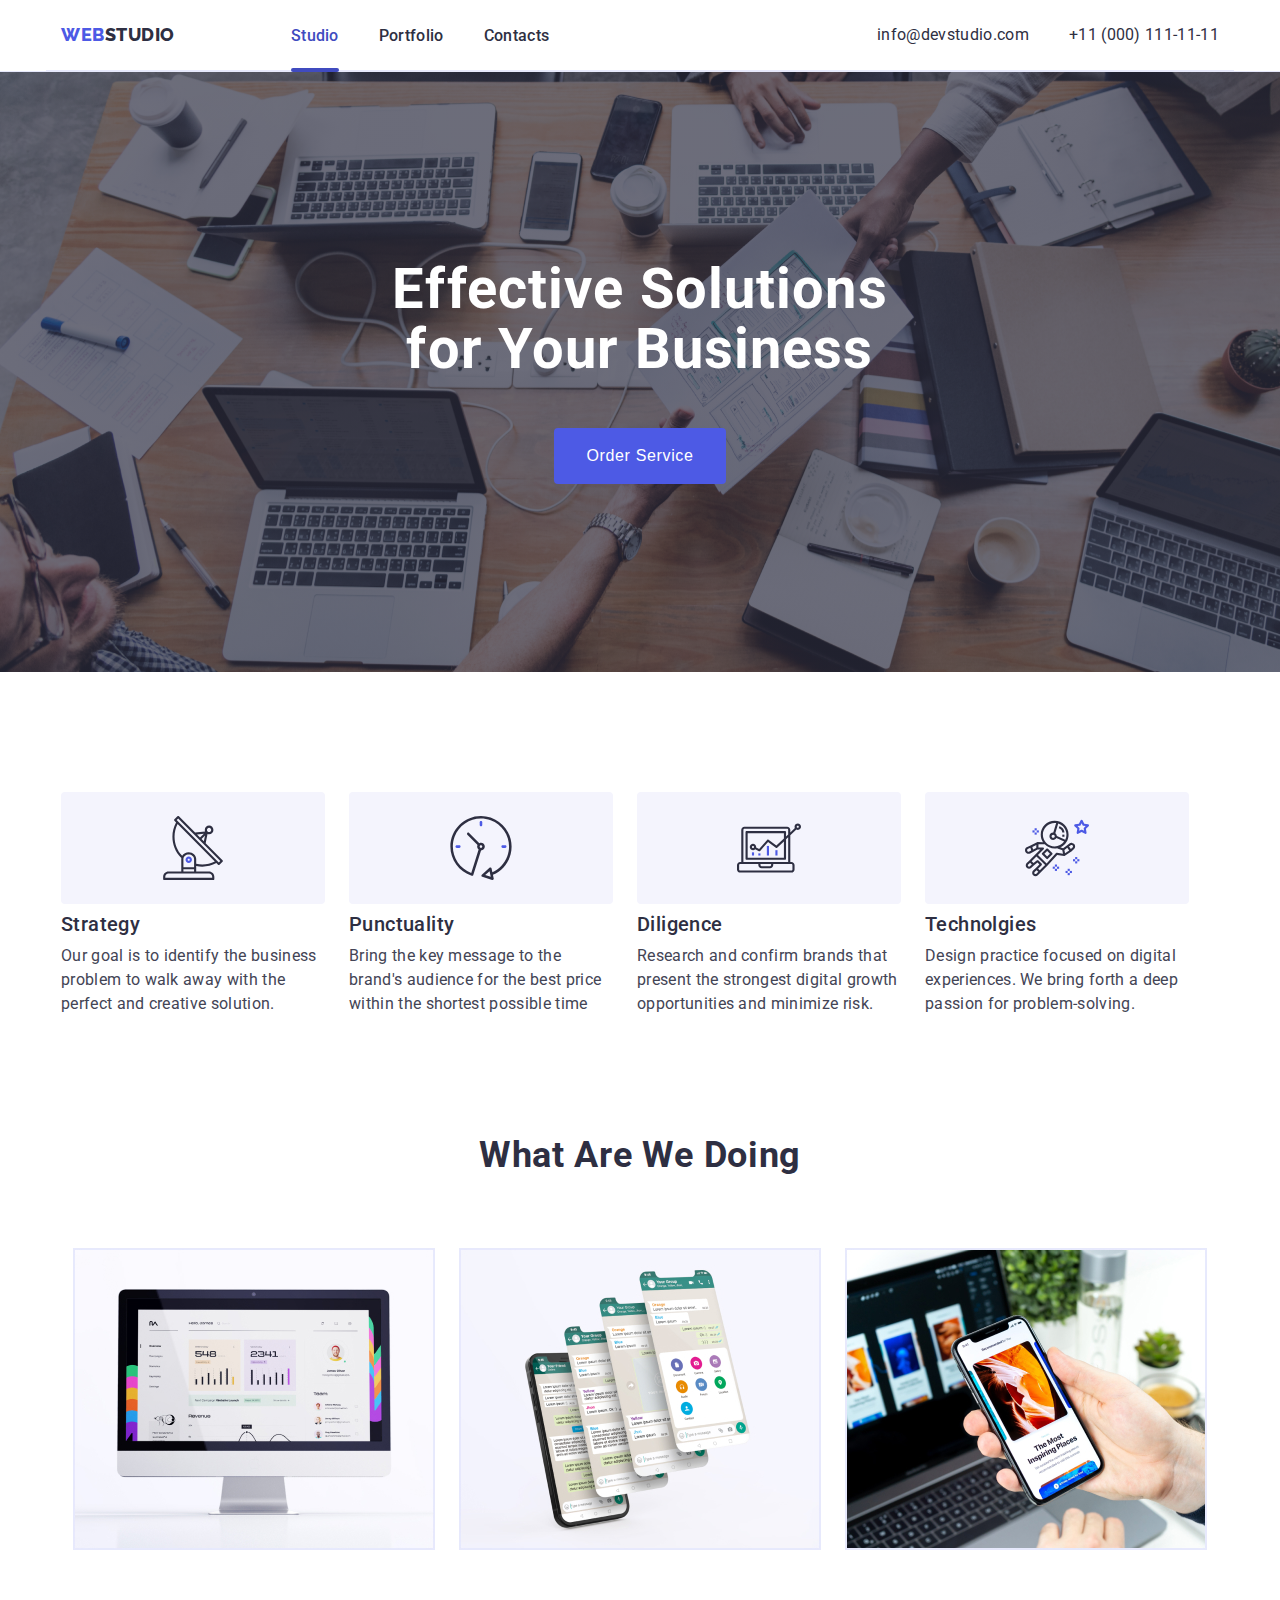
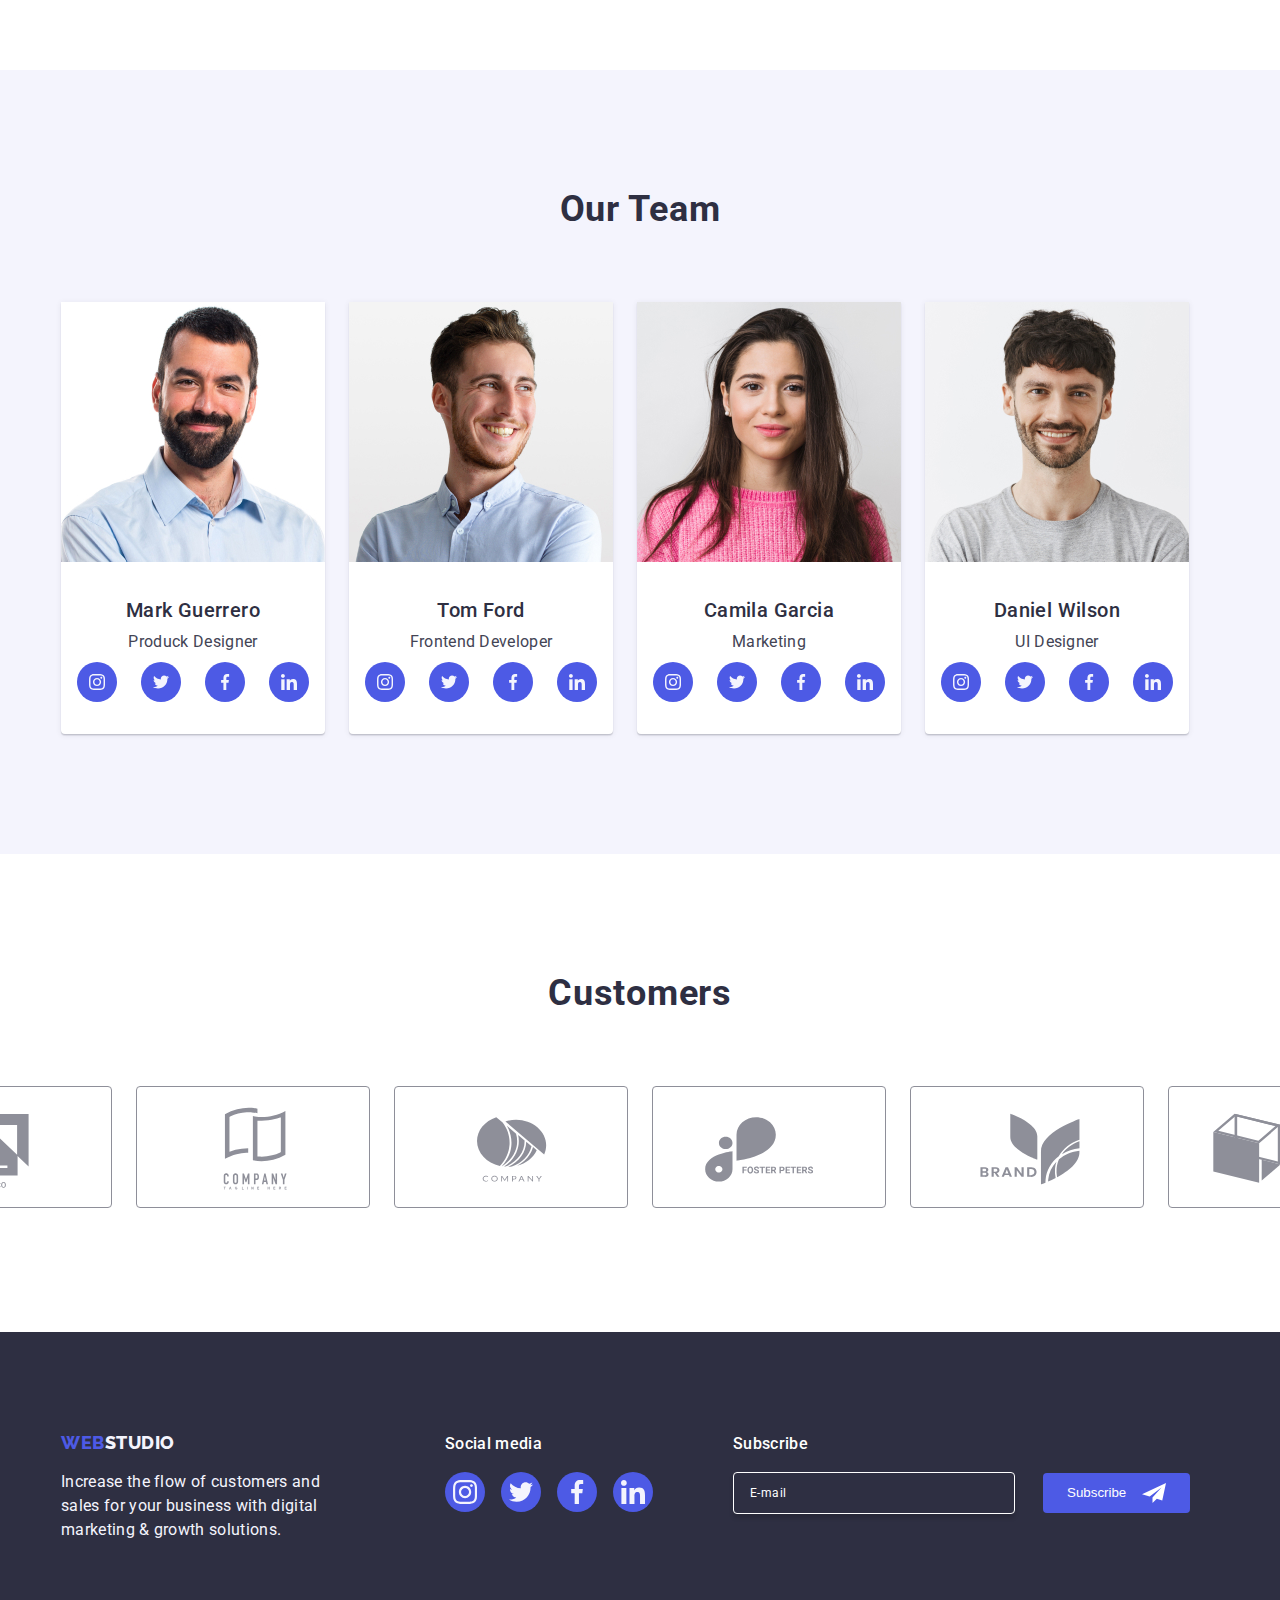
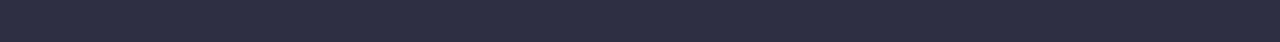
==== commit af954947: "update" ====
--- a/index.html
+++ b/index.html
@@ -507,7 +507,7 @@
         </ul>
       </div>
     </footer>
-    <div class="backdrop" data-modal>
+    <div class="backdrop is-hidden" data-modal>
       <div class="modal">
         <button class="button-close" data-modal-close>
           <svg width="8px" height="8px">
@@ -583,8 +583,8 @@
                 name="accept"
                 id="accept"
                 required
-              /><span>
-                <svg width="16px" height="16px">
+              /><span class="checkbox-span">
+                <svg class="agree-icon" width="16px" height="16px">
                   <use href="./images/icons.svg#icon-Property-1click" />
                 </svg>
               </span>
--- a/css/styles.css
+++ b/css/styles.css
@@ -756,28 +756,36 @@
   outline: transparent;
   border: 1px solid var(--iris, #4d5ae5);
 }
+
 .privacy {
-  color: var(--lightslate, #8e8f99);
-  font-family: Roboto;
-  font-size: 12px;
-  font-style: normal;
-  font-weight: 400;
-  line-height: 1.16;
-  letter-spacing: 0.48px;
-  padding-bottom: 24px;
-  padding-top: 8px;
-}
-input[type="checkbox"] {
-  appearance: none;
-}
-input:checked + .checkbox-icon {
+  display: flex;
+  justify-content: center;
+  position: relative;
+  margin-top: 8px;
+  margin-bottom: 16px;
+}
+.checkbox-span {
+  position: absolute;
+  border: 1px solid rgba(46, 47, 66, 0.4);
+  border-radius: 2px;
+  width: 16px;
+  height: 16px;
+  display: flex;
+  left: 0;
+  top: 0;
+}
+.checkbox-icon {
+  position: relative;
+  transform: translateY(-50%);
+  opacity: 0;
+  margin-right: 8px;
+}
+.agree-icon {
+  position: absolute;
+  opacity: 0;
+}
+.checkbox-icon:checked + .checkbox-span .agree-icon {
   opacity: 1;
-}
-.checkbox-icon {
-  display: block;
-  position: relative;
-  border: 1px solid var(--navyblue-modal, rgba(46, 47, 66, 0.4));
-  color: #fff;
 }
 .privacy-text a {
   color: var(--iris, #4d5ae5);
@@ -796,7 +804,6 @@
   border: none;
 }
 .button-sand {
-  padding-top: 16px;
   display: inline-flex;
   justify-content: center;
 }
